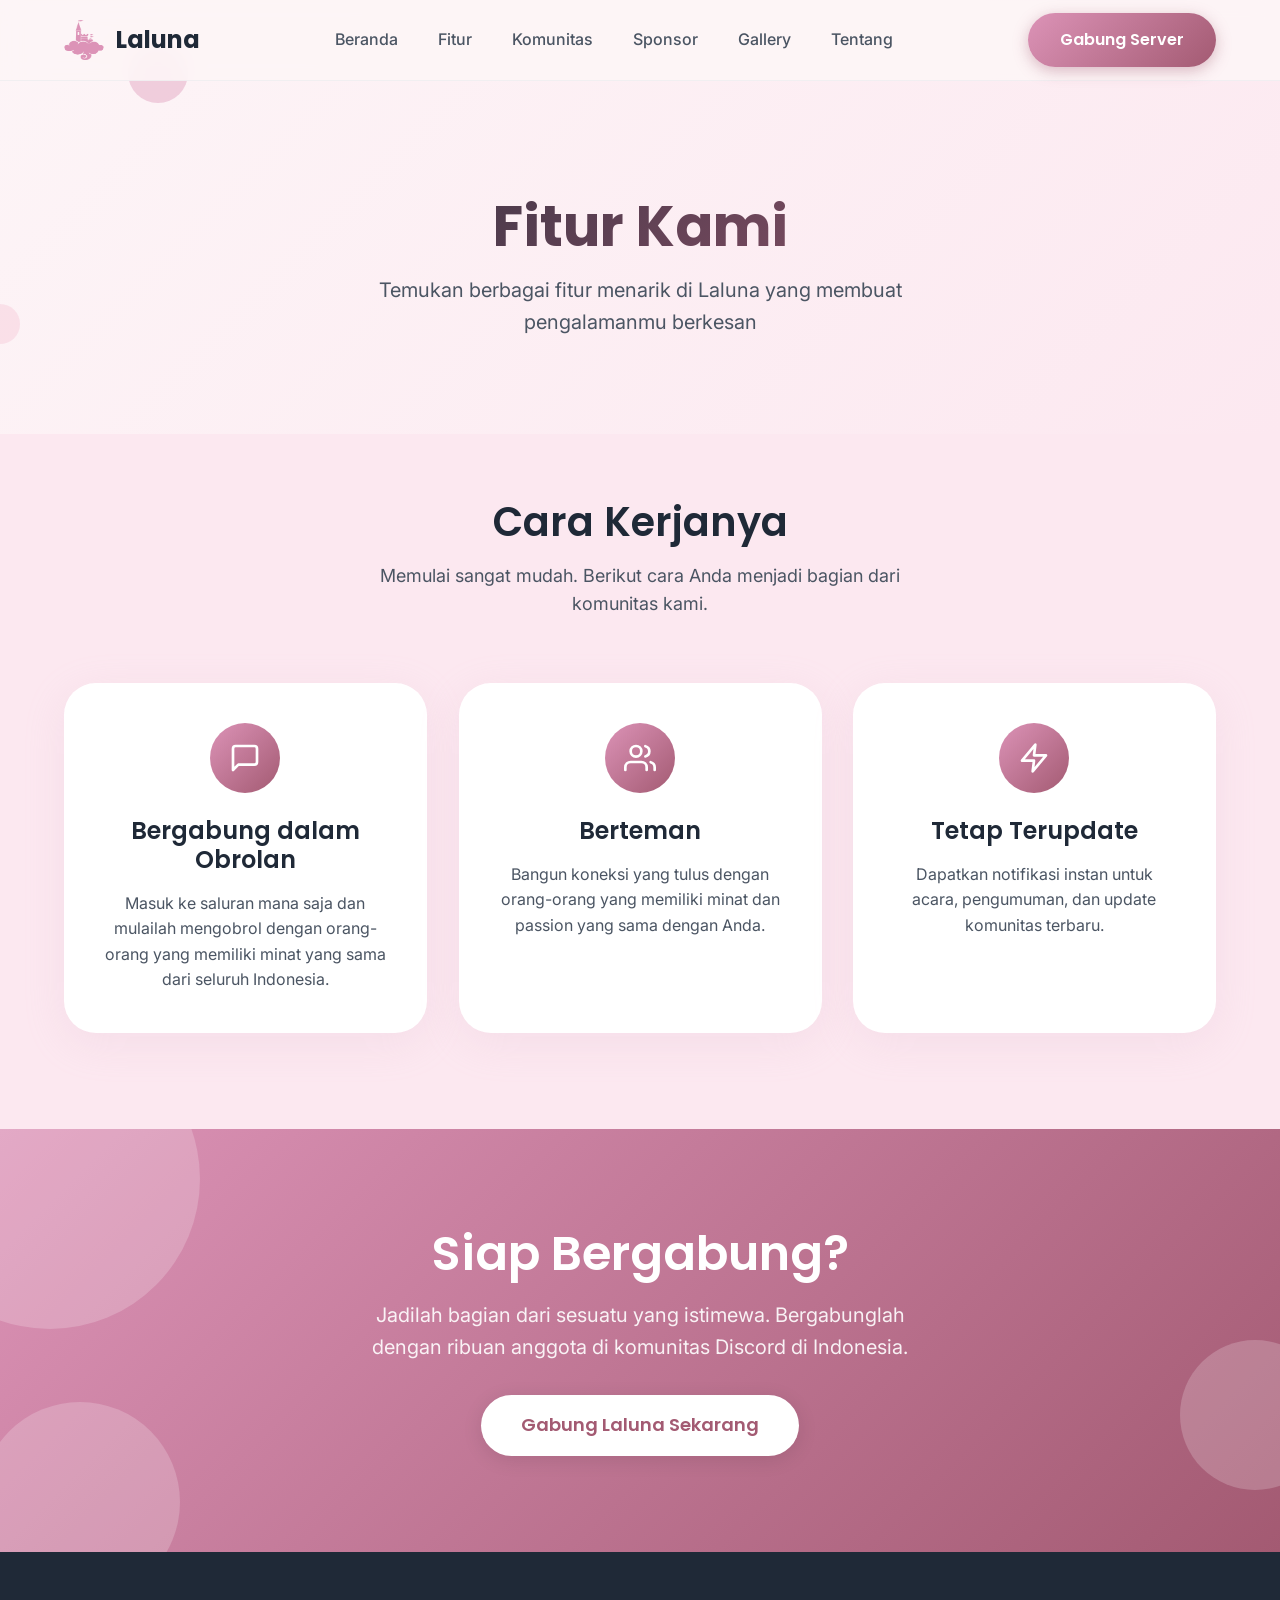
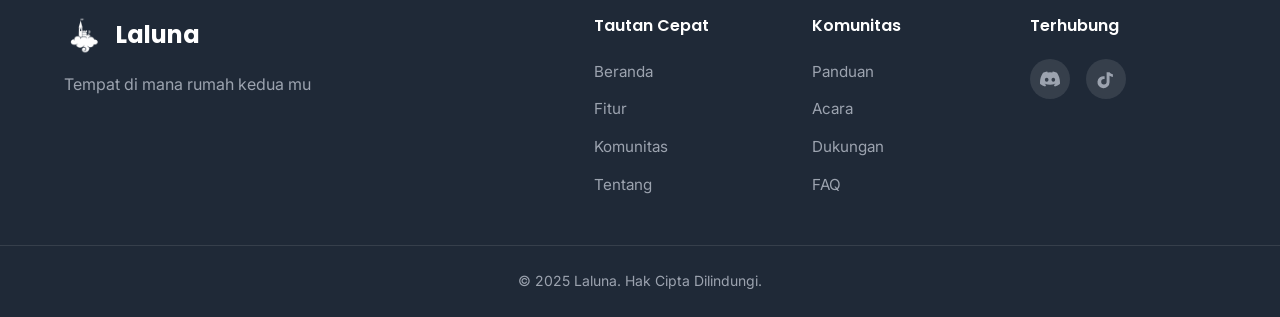
==== fitur.html @ 5973eb7f "add page informasi, sponsor anda gallery" ====
<!DOCTYPE html>
<html lang="id">
<head>
    <meta charset="UTF-8">
    <link rel="icon" type="images/Logo.png" href="images/Logo.png">
    <meta name="viewport" content="width=device-width, initial-scale=1.0">
    <title>Fitur - Laluna Castle</title>
    <link rel="preconnect" href="https://fonts.googleapis.com">
    <link rel="preconnect" href="https://fonts.gstatic.com" crossorigin>
    <link href="https://fonts.googleapis.com/css2?family=Inter:wght@400;500;600&family=Poppins:wght@600;700&display=swap" rel="stylesheet">
    <link rel="stylesheet" href="styles.css">
</head>
<body>
    <!-- Navigation -->
    <nav class="navbar" id="navbar">
        <div class="container nav-container">
            <a href="index.html" class="logo">
                <img src="images/Logo.png" class="logo-icon" alt="Logo">
                <span class="logo-text">Laluna</span>
            </a>
            
            <ul class="nav-links" id="navLinks">
                <li><a href="index.html" class="nav-link">Beranda</a></li>
                <li><a href="fitur.html" class="nav-link">Fitur</a></li>
                <li><a href="komunitas.html" class="nav-link">Komunitas</a></li>
                <li><a href="sponsor.html" class="nav-link">Sponsor</a></li>
                <li><a href="gallery.html" class="nav-link">Gallery</a></li>
                <li><a href="tentang.html" class="nav-link">Tentang</a></li>
            </ul>
            
            <a href="#join" class="btn btn-primary nav-cta">Gabung Server</a>
            
            <button class="hamburger" id="hamburger" aria-label="Toggle menu">
                <span></span>
                <span></span>
                <span></span>
            </button>
        </div>
    </nav>

    <!-- Page Header -->
    <section class="page-header">
        <div class="container">
            <h1 class="hero-title" style="margin-bottom: 0;">Fitur Kami</h1>
            <p class="hero-subtitle" style="margin: 1rem auto 0; max-width: 600px;">Temukan berbagai fitur menarik di Laluna yang membuat pengalamanmu berkesan</p>
            <div class="floating-shape shape-1" style="background:var(--color-primary); width: 60px; height: 60px; top: 10%; left: 10%;"></div>
            <div class="floating-shape shape-2" style="background:var(--color-secondary);; width: 40px; height: 40px; top: 70%; right: 15%;"></div>
        </div>
    </section>

    <!-- Features Section -->
    <section class="features" id="features" style="padding-top: 4rem;">
        <div class="container">
            <div class="section-header">
                <h2 class="section-title">Cara Kerjanya</h2>
                <p class="section-subtitle">Memulai sangat mudah. Berikut cara Anda menjadi bagian dari komunitas kami.</p>
            </div>
            
            <div class="features-grid">
                <div class="feature-card">
                    <div class="feature-icon">
                        <svg xmlns="http://www.w3.org/2000/svg" width="32" height="32" viewBox="0 0 24 24" fill="none" stroke="currentColor" stroke-width="2" stroke-linecap="round" stroke-linejoin="round"><path d="M21 15a2 2 0 0 1-2 2H7l-4 4V5a2 2 0 0 1 2-2h14a2 2 0 0 1 2 2z"/></svg>
                    </div>
                    <h3 class="feature-title">Bergabung dalam Obrolan</h3>
                    <p class="feature-description">Masuk ke saluran mana saja dan mulailah mengobrol dengan orang-orang yang memiliki minat yang sama dari seluruh Indonesia.</p>
                </div>
                
                <div class="feature-card">
                    <div class="feature-icon">
                        <svg xmlns="http://www.w3.org/2000/svg" width="32" height="32" viewBox="0 0 24 24" fill="none" stroke="currentColor" stroke-width="2" stroke-linecap="round" stroke-linejoin="round"><path d="M17 21v-2a4 4 0 0 0-4-4H5a4 4 0 0 0-4 4v2"/><circle cx="9" cy="7" r="4"/><path d="M23 21v-2a4 4 0 0 0-3-3.87"/><path d="M16 3.13a4 4 0 0 1 0 7.75"/></svg>
                    </div>
                    <h3 class="feature-title">Berteman</h3>
                    <p class="feature-description">Bangun koneksi yang tulus dengan orang-orang yang memiliki minat dan passion yang sama dengan Anda.</p>
                </div>
                
                <div class="feature-card">
                    <div class="feature-icon">
                        <svg xmlns="http://www.w3.org/2000/svg" width="32" height="32" viewBox="0 0 24 24" fill="none" stroke="currentColor" stroke-width="2" stroke-linecap="round" stroke-linejoin="round"><polygon points="13 2 3 14 12 14 11 22 21 10 12 10 13 2"/></svg>
                    </div>
                    <h3 class="feature-title">Tetap Terupdate</h3>
                    <p class="feature-description">Dapatkan notifikasi instan untuk acara, pengumuman, dan update komunitas terbaru.</p>
                </div>
            </div>
        </div>
    </section>

    <!-- CTA Section -->
    <section class="cta" id="join">
        <div class="container cta-container">
            <h2 class="cta-title">Siap Bergabung?</h2>
            <p class="cta-subtitle">Jadilah bagian dari sesuatu yang istimewa. Bergabunglah dengan ribuan anggota di komunitas Discord di Indonesia.</p>
            <a href="https://discord.gg/6CaZuSC7ub" class="btn btn-cta">Gabung Laluna Sekarang</a>
        </div>
        <div class="cta-shapes">
            <div class="cta-shape shape-1"></div>
            <div class="cta-shape shape-2"></div>
            <div class="cta-shape shape-3"></div>
        </div>
    </section>

    <!-- Footer -->
    <footer class="footer">
        <div class="container footer-container">
            <div class="footer-brand">
                <a href="index.html" class="footer-logo">
                    <img src="images/White.png" class="logo-icon" alt="Logo">
                    <span class="logo-text">Laluna</span>
                </a>
                <p class="footer-tagline">Tempat di mana rumah kedua mu</p>
            </div>
            
            <div class="footer-links">
                <div class="footer-column">
                    <h4 class="footer-column-title">Tautan Cepat</h4>
                    <ul>
                        <li><a href="index.html">Beranda</a></li>
                        <li><a href="fitur.html">Fitur</a></li>
                        <li><a href="komunitas.html">Komunitas</a></li>
                        <li><a href="tentang.html">Tentang</a></li>
                    </ul>
                </div>
                
                <div class="footer-column">
                    <h4 class="footer-column-title">Komunitas</h4>
                    <ul>
                        <li><a href="#">Panduan</a></li>
                        <li><a href="#">Acara</a></li>
                        <li><a href="#">Dukungan</a></li>
                        <li><a href="#">FAQ</a></li>
                    </ul>
                </div>
                
                <div class="footer-column">
                    <h4 class="footer-column-title">Terhubung</h4>
                    <div class="social-links">
                        <a href="https://discord.gg/6CaZuSC7ub" class="social-link" aria-label="Discord">
                            <svg xmlns="http://www.w3.org/2000/svg" width="20" height="20" viewBox="0 0 24 24" fill="currentColor"><path d="M20.317 4.37a19.791 19.791 0 0 0-4.885-1.515.074.074 0 0 0-.079.037c-.21.375-.444.864-.608 1.25a18.27 18.27 0 0 0-5.487 0 12.64 12.64 0 0 0-.617-1.25.077.077 0 0 0-.079-.037A19.736 19.736 0 0 0 3.677 4.37a.07.07 0 0 0-.032.027C.533 9.046-.32 13.58.099 18.057a.082.082 0 0 0 .031.057 19.9 19.9 0 0 0 5.993 3.03.078.078 0 0 0 .084-.028 14.09 14.09 0 0 0 1.226-1.994.076.076 0 0 0-.041-.106 13.107 13.107 0 0 1-1.872-.892.077.077 0 0 1-.008-.128 10.2 10.2 0 0 0 .372-.292.074.074 0 0 1 .077-.01c3.928 1.793 8.18 1.793 12.062 0a.074.074 0 0 1 .078.01c.12.098.246.198.373.292a.077.077 0 0 1-.006.127 12.299 12.299 0 0 1-1.873.892.077.077 0 0 0-.041.107c.36.698.772 1.362 1.225 1.993a.076.076 0 0 0 .084.028 19.839 19.839 0 0 0 6.002-3.03.077.077 0 0 0 .032-.054c.5-5.177-.838-9.674-3.549-13.66a.061.061 0 0 0-.031-.03zM8.02 15.33c-1.183 0-2.157-1.085-2.157-2.419 0-1.333.956-2.419 2.157-2.419 1.21 0 2.176 1.096 2.157 2.42 0 1.333-.956 2.418-2.157 2.418zm7.975 0c-1.183 0-2.157-1.085-2.157-2.419 0-1.333.955-2.419 2.157-2.419 1.21 0 2.176 1.096 2.157 2.42 0 1.333-.946 2.418-2.157 2.418z"/></svg>
                        </a>
                        <a href="https://www.tiktok.com/@lalunaxcastle" class="social-link" aria-label="Tiktok">
                            <svg xmlns="http://www.w3.org/2000/svg" width="20" height="20" fill="currentColor" viewBox="0 0 24 24">
                                <path d="M12.75 2v13.25a3.25 3.25 0 1 1-3.25-3.25c.29 0 .57.04.83.11V8.69a7.25 7.25 0 1 0 5.92 7.11V8.24c1.15.82 2.53 1.3 4 1.31V6.29c-1.71-.05-3.23-.93-4-2.29H12.75z"/>
                            </svg>
                        </a>
                    </div>
                </div>
            </div>
        </div>
        
        <div class="footer-bottom">
            <div class="container">
                <p class="copyright">&copy; 2025 Laluna. Hak Cipta Dilindungi.</p>
            </div>
        </div>
    </footer>

    <script src="script.js"></script>
</body>
</html>
---- styles.css ----
/* ===== CSS Variables ===== */
:root {
    /* Primary Colors - Pink Theme */
    --color-primary: #dc93b7 ;
    --color-primary-dark: #a35a72 ;
    --color-secondary: #f4c2d4;
    --color-accent: #6EE7B7;
    
    /* Background Colors */
    --bg-cream: #FDF5F7;
    --bg-pink-light: #FCE8F0;
    --bg-mint: #ECFDF5;
    --bg-rose: #FDF2F5;
    
    /* Text Colors */
    --text-dark: #1F2937;
    --text-body: #4B5563;
    --text-light: #9CA3AF;
    
    /* UI Colors */
    --white: #FFFFFF;
    --border-light: #E5E7EB;
    --shadow-color: rgba(221, 178, 203, 0.2);
    
    /* Typography */
    --font-heading: 'Poppins', sans-serif;
    --font-body: 'Inter', sans-serif;
    
    /* Spacing */
    --section-padding: 6rem;
    --section-padding-mobile: 3rem;
    --container-max-width: 1200px;
    --container-padding: 1.5rem;
    
    /* Transitions */
    --transition-fast: 0.2s ease;
    --transition-normal: 0.3s ease;
    --transition-slow: 0.5s ease;
    
    /* Border Radius */
    --radius-sm: 0.5rem;
    --radius-md: 1rem;
    --radius-lg: 1.5rem;
    --radius-full: 9999px;
}

/* ===== Reset & Base ===== */
*, *::before, *::after {
    margin: 0;
    padding: 0;
    box-sizing: border-box;
}

html {
    scroll-behavior: smooth;
}

body {
    font-family: var(--font-body);
    font-size: 16px;
    line-height: 1.6;
    color: var(--text-body);
    background-color: var(--bg-cream);
    overflow-x: hidden;
}

h1, h2, h3, h4, h5, h6 {
    font-family: var(--font-heading);
    font-weight: 600;
    color: var(--text-dark);
    line-height: 1.2;
}

a {
    text-decoration: none;
    color: inherit;
    transition: var(--transition-normal);
}

ul {
    list-style: none;
}

img {
    max-width: 100%;
    height: auto;
    display: block;
}

/* ===== Container ===== */
.container {
    max-width: var(--container-max-width);
    margin: 0 auto;
    padding: 0 var(--container-padding);
}

/* ===== Buttons ===== */
.btn {
    display: inline-flex;
    align-items: center;
    justify-content: center;
    padding: 0.875rem 2rem;
    font-family: var(--font-heading);
    font-weight: 600;
    font-size: 1rem;
    border-radius: var(--radius-full);
    cursor: pointer;
    transition: var(--transition-normal);
    border: none;
    will-change: transform;
}

.btn-primary {
    background: linear-gradient(135deg, var(--color-primary) 0%, var(--color-primary-dark) 100%);
    color: var(--white);
    box-shadow: 0 4px 15px rgba(163, 90, 114, 0.4);
}

.btn-primary:hover {
    transform: translateY(-2px) scale(1.02);
    box-shadow: 0 6px 20px rgba(163, 90, 114, 0.5);
}

.btn-secondary {
    background: transparent;
    color: var(--color-primary-dark);
    border: 2px solid var(--color-primary);
}

.btn-secondary:hover {
    background: var(--color-primary);
    color: var(--white);
    transform: translateY(-2px);
}

.btn-cta {
    background: var(--white);
    color: var(--color-primary-dark);
    font-size: 1.125rem;
    padding: 1rem 2.5rem;
    box-shadow: 0 4px 20px rgba(0, 0, 0, 0.1);
    animation: pulse 2s infinite;
}

.btn-cta:hover {
    transform: translateY(-3px) scale(1.05);
    box-shadow: 0 8px 30px rgba(0, 0, 0, 0.15);
}

@keyframes pulse {
    0%, 100% {
        box-shadow: 0 4px 20px rgba(0, 0, 0, 0.1);
    }
    50% {
        box-shadow: 0 4px 30px rgba(255, 255, 255, 0.3);
    }
}

/* ===== Navigation ===== */
.navbar {
    position: fixed;
    top: 0;
    left: 0;
    right: 0;
    z-index: 1000;
    background: rgba(253, 245, 247, 0.9);
    backdrop-filter: blur(10px);
    -webkit-backdrop-filter: blur(10px);
    border-bottom: 1px solid rgba(229, 231, 235, 0.5);
    transition: var(--transition-normal);
}

.navbar.scrolled {
    background: rgba(253, 245, 247, 0.98);
    box-shadow: 0 2px 20px rgba(0, 0, 0, 0.05);
}

.nav-container {
    display: flex;
    align-items: center;
    justify-content: space-between;
    height: 80px;
}

.logo {
    display: flex;
    align-items: center;
    gap: 0.75rem;
    font-family: var(--font-heading);
    font-weight: 700;
    font-size: 1.5rem;
    color: var(--text-dark);
}

.logo-icon {
    width: 40px;
    height: 40px;
    /* background: linear-gradient(135deg, var(--color-primary) 0%, var(--color-primary-dark) 100%);
    color: var(--white); */
    border-radius: var(--radius-md);
    display: flex;
    align-items: center;
    justify-content: center;
    font-size: 1.25rem;
}

.logo:hover {
    transform: scale(1.02);
}

.nav-links {
    display: flex;
    align-items: center;
    gap: 2.5rem;
}

.nav-link {
    font-weight: 500;
    color: var(--text-body);
    position: relative;
}

.nav-link::after {
    content: '';
    position: absolute;
    bottom: -4px;
    left: 0;
    width: 0;
    height: 2px;
    background: var(--color-primary);
    transition: var(--transition-normal);
}

.nav-link:hover {
    color: var(--color-primary-dark);
}

.nav-link:hover::after {
    width: 100%;
}

.hamburger {
    display: none;
    flex-direction: column;
    gap: 5px;
    background: none;
    border: none;
    cursor: pointer;
    padding: 5px;
}

.hamburger span {
    display: block;
    width: 25px;
    height: 3px;
    background: var(--text-dark);
    border-radius: 3px;
    transition: var(--transition-normal);
}

.hamburger.active span:nth-child(1) {
    transform: rotate(45deg) translate(5px, 5px);
}

.hamburger.active span:nth-child(2) {
    opacity: 0;
}

.hamburger.active span:nth-child(3) {
    transform: rotate(-45deg) translate(7px, -6px);
}

/* ===== Hero Section ===== */
.hero {
    min-height: 100vh;
    display: flex;
    align-items: center;
    padding-top: 80px;
    background: var(--bg-cream);
    position: relative;
    overflow: hidden;
}

.hero-container {
    display: grid;
    grid-template-columns: 1fr 1fr;
    gap: 4rem;
    align-items: center;
}

.hero-content {
    animation: fadeInUp 0.8s ease forwards;
    opacity: 0;
}

.hero-title {
    font-size: 3.5rem;
    font-weight: 700;
    margin-bottom: 1.5rem;
    line-height: 1.1;
    background: linear-gradient(135deg, var(--text-dark) 0%, var(--color-primary-dark) 100%);
    -webkit-background-clip: text;
    -webkit-text-fill-color: transparent;
    background-clip: text;
}

.hero-subtitle {
    font-size: 1.25rem;
    color: var(--text-body);
    margin-bottom: 2rem;
    max-width: 500px;
    animation: fadeInUp 0.8s ease 0.2s forwards;
    opacity: 0;
}

.hero-buttons {
    display: flex;
    gap: 1rem;
    animation: fadeInUp 0.8s ease 0.4s forwards;
    opacity: 0;
}

.hero-image {
    position: relative;
    animation: fadeInRight 0.8s ease 0.3s forwards, float 6s ease-in-out infinite;
    opacity: 0;
}

.hero-img {
    width: 100%;
    max-width: 600px;
    border-radius: var(--radius-lg);
}

.floating-shape {
    position: absolute;
    border-radius: 50%;
    opacity: 0.6;
}

.shape-1 {
    width: 80px;
    height: 80px;
    background: var(--color-secondary);
    top: -20px;
    right: 10%;
    animation: float 4s ease-in-out infinite;
}

.shape-2 {
    width: 50px;
    height: 50px;
    background: var(--color-accent);
    bottom: 20%;
    left: -20px;
    animation: float 5s ease-in-out infinite 1s;
}

.shape-3 {
    width: 30px;
    height: 30px;
    background: var(--color-primary);
    bottom: 10%;
    right: 5%;
    animation: float 3s ease-in-out infinite 0.5s;
}

@keyframes fadeInUp {
    from {
        opacity: 0;
        transform: translateY(30px);
    }
    to {
        opacity: 1;
        transform: translateY(0);
    }
}

@keyframes fadeInRight {
    from {
        opacity: 0;
        transform: translateX(30px);
    }
    to {
        opacity: 1;
        transform: translateX(0);
    }
}

@keyframes float {
    0%, 100% {
        transform: translateY(0);
    }
    50% {
        transform: translateY(-15px);
    }
}

/* ===== Features Section ===== */
.features {
    padding: var(--section-padding) 0;
    background: var(--bg-pink-light);
}

.section-header {
    text-align: center;
    margin-bottom: 4rem;
}

.section-title {
    font-size: 2.5rem;
    margin-bottom: 1rem;
    color: var(--text-dark);
}

.section-subtitle {
    font-size: 1.125rem;
    color: var(--text-body);
    max-width: 600px;
    margin: 0 auto;
}

.features-grid {
    display: grid;
    grid-template-columns: repeat(3, 1fr);
    gap: 2rem;
}

.feature-card {
    background: var(--white);
    padding: 2.5rem;
    border-radius: 2rem; /* make softer */
    text-align: center;
    box-shadow: 0 10px 40px var(--shadow-color);
    transition: var(--transition-normal);
    will-change: transform;
}

@media (min-width: 769px) {
    .feature-card:nth-child(2) {
        transform: translateY(30px);
    }
}

.feature-card:hover {
    transform: translateY(-8px);
    box-shadow: 0 20px 50px rgba(221, 178, 203, 0.25);
}

.feature-icon {
    width: 70px;
    height: 70px;
    background: linear-gradient(135deg, var(--color-primary) 0%, var(--color-primary-dark) 100%);
    border-radius: var(--radius-full);
    display: flex;
    align-items: center;
    justify-content: center;
    margin: 0 auto 1.5rem;
    color: var(--white);
    transition: var(--transition-normal);
}

.feature-card:hover .feature-icon {
    transform: scale(1.1);
    animation: bounce 0.5s ease;
}

@keyframes bounce {
    0%, 100% {
        transform: scale(1.1);
    }
    50% {
        transform: scale(1.2);
    }
}

.feature-title {
    font-size: 1.5rem;
    margin-bottom: 1rem;
    color: var(--text-dark);
}

.feature-description {
    color: var(--text-body);
    line-height: 1.6;
}

/* ===== Stats Section ===== */
.stats {
    padding: var(--section-padding) 0;
    background: var(--bg-cream);
}

.stats-grid {
    display: grid;
    grid-template-columns: repeat(4, 1fr);
    gap: 2rem;
    text-align: center;
}

.stat-item {
    padding: 2rem;
}

.stat-number {
    font-family: var(--font-heading);
    font-size: 3rem;
    font-weight: 700;
    color: var(--color-primary-dark);
    margin-bottom: 0.5rem;
}

.stat-label {
    font-size: 1rem;
    color: var(--text-body);
    font-weight: 500;
}

/* ===== Testimonials Section ===== */
.testimonials {
    padding: var(--section-padding) 0;
    background: var(--bg-rose);
}

.testimonials-container {
    display: grid;
    grid-template-columns: 1fr 1fr;
    gap: 4rem;
    align-items: center;
}

.testimonials-content .section-title {
    margin-bottom: 3rem;
}

.testimonial-cards {
    display: flex;
    flex-direction: column;
    gap: 2rem;
}

.testimonial-card {
    background: var(--white);
    padding: 2.5rem;
    border-radius: 2rem;
    box-shadow: 0 10px 40px rgba(244, 194, 212, 0.2);
    position: relative;
    transition: var(--transition-normal);
}

.testimonial-card:hover {
    transform: translateX(10px);
}

.quote-icon {
    font-family: Georgia, serif;
    font-size: 4rem;
    color: var(--color-secondary);
    line-height: 1;
    position: absolute;
    top: -10px;
    left: 1rem;
    opacity: 0.5;
}

.testimonial-text {
    font-size: 1.125rem;
    color: var(--text-body);
    margin-bottom: 1.5rem;
    line-height: 1.7;
    position: relative;
    z-index: 1;
}

.testimonial-author {
    display: flex;
    align-items: center;
    gap: 1rem;
}

.author-avatar {
    width: 50px;
    height: 50px;
    background: linear-gradient(135deg, var(--color-primary) 0%, var(--color-primary-dark) 100%);
    border-radius: var(--radius-full);
    display: flex;
    align-items: center;
    justify-content: center;
    color: var(--white);
    font-weight: 600;
    font-size: 0.875rem;
}

.author-name {
    font-weight: 600;
    color: var(--text-dark);
}

.author-role {
    font-size: 0.875rem;
    color: var(--text-light);
}

.testimonials-image {
    display: flex;
    justify-content: center;
    align-items: center;
    width: 100%;
}

.testimonials-img {
    max-width: 500px;
    width: 100%;
    display: block;
    margin: 0 auto;
    border-radius: var(--radius-lg);
}

/* ===== Who's It For Section ===== */
.whos-it-for {
    padding: var(--section-padding) 0;
    background: var(--bg-cream);
}

.audience-grid {
    display: grid;
    grid-template-columns: repeat(3, 1fr);
    gap: 2rem;
}

.audience-card {
    background: var(--white);
    border-radius: 2rem;
    overflow: hidden;
    box-shadow: 0 10px 40px var(--shadow-color);
    transition: var(--transition-normal);
    text-align: center;
    padding-bottom: 2rem;
}

@media (min-width: 769px) {
    .audience-card:nth-child(2) {
        transform: translateY(20px);
    }
}

.audience-card:hover {
    transform: translateY(-10px);
    box-shadow: 0 20px 50px rgba(221, 178, 203, 0.3);
}

.audience-image {
    width: 100%;
    height: 250px;
    overflow: hidden;
    margin-bottom: 1.5rem;
}

.audience-img {
    width: 100%;
    height: 100%;
    object-fit: cover;
    transition: var(--transition-normal);
}

.audience-card:hover .audience-img {
    transform: scale(1.05);
}

.audience-title {
    font-size: 1.5rem;
    margin-bottom: 0.5rem;
    color: var(--text-dark);
}

.audience-description {
    color: var(--text-body);
    font-size: 1rem;
}

/* ===== CTA Section ===== */
.cta {
    padding: var(--section-padding) 0;
    background: linear-gradient(135deg, var(--color-primary) 0%, var(--color-primary-dark) 100%);
    position: relative;
    overflow: hidden;
}

.cta-container {
    text-align: center;
    position: relative;
    z-index: 1;
}

.cta-title {
    font-size: 3rem;
    color: var(--white);
    margin-bottom: 1rem;
}

.cta-subtitle {
    font-size: 1.25rem;
    color: rgba(255, 255, 255, 0.9);
    max-width: 600px;
    margin: 0 auto 2rem;
}

.cta-shapes {
    position: absolute;
    top: 0;
    left: 0;
    right: 0;
    bottom: 0;
    pointer-events: none;
}

.cta-shape {
    position: absolute;
    border-radius: 50%;
    opacity: 0.2;
}

.cta-shape.shape-1 {
    width: 300px;
    height: 300px;
    background: var(--white);
    top: -100px;
    left: -100px;
    animation: float 8s ease-in-out infinite;
}

.cta-shape.shape-2 {
    width: 200px;
    height: 200px;
    background: var(--white);
    bottom: -50px;
    right: 10%;
    animation: float 6s ease-in-out infinite 2s;
}

.cta-shape.shape-3 {
    width: 150px;
    height: 150px;
    background: var(--white);
    top: 50%;
    right: -50px;
    animation: float 7s ease-in-out infinite 1s;
}

/* ===== Footer ===== */
.footer {
    background: var(--text-dark);
    color: var(--white);
    padding-top: 4rem;
}

.footer-container {
    display: grid;
    grid-template-columns: 1.5fr 2fr;
    gap: 4rem;
    padding-bottom: 3rem;
}

.footer-brand {
    display: flex;
    flex-direction: column;
    gap: 1rem;
}

.footer-logo {
    display: flex;
    align-items: center;
    gap: 0.75rem;
    font-family: var(--font-heading);
    font-weight: 700;
    font-size: 1.5rem;
    color: var(--white);
}

.footer-tagline {
    color: var(--text-light);
    font-size: 1rem;
}

.footer-links {
    display: grid;
    grid-template-columns: repeat(3, 1fr);
    gap: 2rem;
}

.footer-column-title {
    font-size: 1rem;
    color: var(--white);
    margin-bottom: 1.5rem;
    font-weight: 600;
}

.footer-column ul {
    display: flex;
    flex-direction: column;
    gap: 0.75rem;
}

.footer-column a {
    color: var(--text-light);
    font-size: 0.95rem;
    transition: var(--transition-normal);
}

.footer-column a:hover {
    color: var(--color-primary);
}

.social-links {
    display: flex;
    gap: 1rem;
}

.social-link {
    width: 40px;
    height: 40px;
    background: rgba(255, 255, 255, 0.1);
    border-radius: var(--radius-full);
    display: flex;
    align-items: center;
    justify-content: center;
    color: var(--white);
    transition: var(--transition-normal);
}

.social-link:hover {
    background: var(--color-primary);
    transform: translateY(-3px);
}

.footer-bottom {
    border-top: 1px solid rgba(255, 255, 255, 0.1);
    padding: 1.5rem 0;
    text-align: center;
}

.copyright {
    color: var(--text-light);
    font-size: 0.875rem;
}

/* ===== Scroll Reveal Animation ===== */
.reveal {
    opacity: 0;
    transform: translateY(30px);
    transition: opacity 0.6s ease, transform 0.6s ease;
}

.reveal.active {
    opacity: 1;
    transform: translateY(0);
}

/* ===== Page Header for new pages ===== */
.page-header {
    padding-top: calc(100px + var(--section-padding));
    padding-bottom: var(--section-padding);
    background: linear-gradient(135deg, var(--bg-cream) 0%, var(--bg-pink-light) 100%);
    text-align: center;
    position: relative;
    overflow: hidden;
}

.page-header .floating-shape {
    opacity: 0.4;
}

.page-content {
    padding: var(--section-padding) 0;
}

/* ===== Responsive Design ===== */
@media (max-width: 1024px) {
    .hero-title {
        font-size: 2.8rem;
    }
    
    .section-title {
        font-size: 2rem;
    }
    
    .cta-title {
        font-size: 2.5rem;
    }
}

@media (max-width: 768px) {
    :root {
        --section-padding: 3rem;
    }
    
    /* Navigation */
    .nav-links {
        position: fixed;
        top: 80px;
        left: 0;
        right: 0;
        background: rgba(253, 245, 247, 0.98);
        flex-direction: column;
        padding: 2rem;
        gap: 1.5rem;
        transform: translateX(100%);
        transition: transform 0.3s ease;
        border-bottom: 1px solid var(--border-light);
    }
    
    .nav-links.active {
        transform: translateX(0);
    }
    
    .hamburger {
        display: flex;
    }
    
    .nav-cta {
        display: none;
    }
    
    /* Hero */
    .hero-container {
        grid-template-columns: 1fr;
        text-align: center;
        gap: 3rem;
    }
    
    .hero-title {
        font-size: 2.2rem;
    }
    
    .hero-subtitle {
        font-size: 1.1rem;
        margin: 0 auto 2rem;
    }
    
    .hero-buttons {
        justify-content: center;
        flex-wrap: wrap;
    }
    
    .hero-image {
        order: -1;
    }
    
    /* Features */
    .features-grid {
        grid-template-columns: 1fr;
    }
    
    /* Stats */
    .stats-grid {
        grid-template-columns: repeat(2, 1fr);
    }
    
    .stat-number {
        font-size: 2.5rem;
    }
    
    /* Testimonials */
    .testimonials-container {
        grid-template-columns: 1fr;
        gap: 3rem;
    }
    
    .testimonials-image {
        order: -1;
    }
    
    /* Audience */
    .audience-grid {
        grid-template-columns: 1fr;
    }
    
    .audience-image {
        height: 200px;
    }
    
    /* CTA */
    .cta-title {
        font-size: 2rem;
    }
    
    .cta-subtitle {
        font-size: 1rem;
    }
    
    /* Footer */
    .footer-container {
        grid-template-columns: 1fr;
        gap: 3rem;
    }
    
    .footer-links {
        grid-template-columns: repeat(2, 1fr);
    }
}

@media (max-width: 480px) {
    .hero-title {
        font-size: 1.8rem;
    }
    
    .section-title {
        font-size: 1.6rem;
    }
    
    .btn {
        padding: 0.75rem 1.5rem;
        font-size: 0.9rem;
    }
    
    .stats-grid {
        grid-template-columns: 1fr;
    }
    
    .footer-links {
        grid-template-columns: 1fr;
    }
    
    .feature-card {
        padding: 1.5rem;
    }
    
    .testimonial-card {
        padding: 1.5rem;
    }
}

/* ===== Reduced Motion ===== */
@media (prefers-reduced-motion: reduce) {
    *, *::before, *::after {
        animation-duration: 0.01ms !important;
        animation-iteration-count: 1 !important;
        transition-duration: 0.01ms !important;
    }
    
    html {
        scroll-behavior: auto;
    }
}
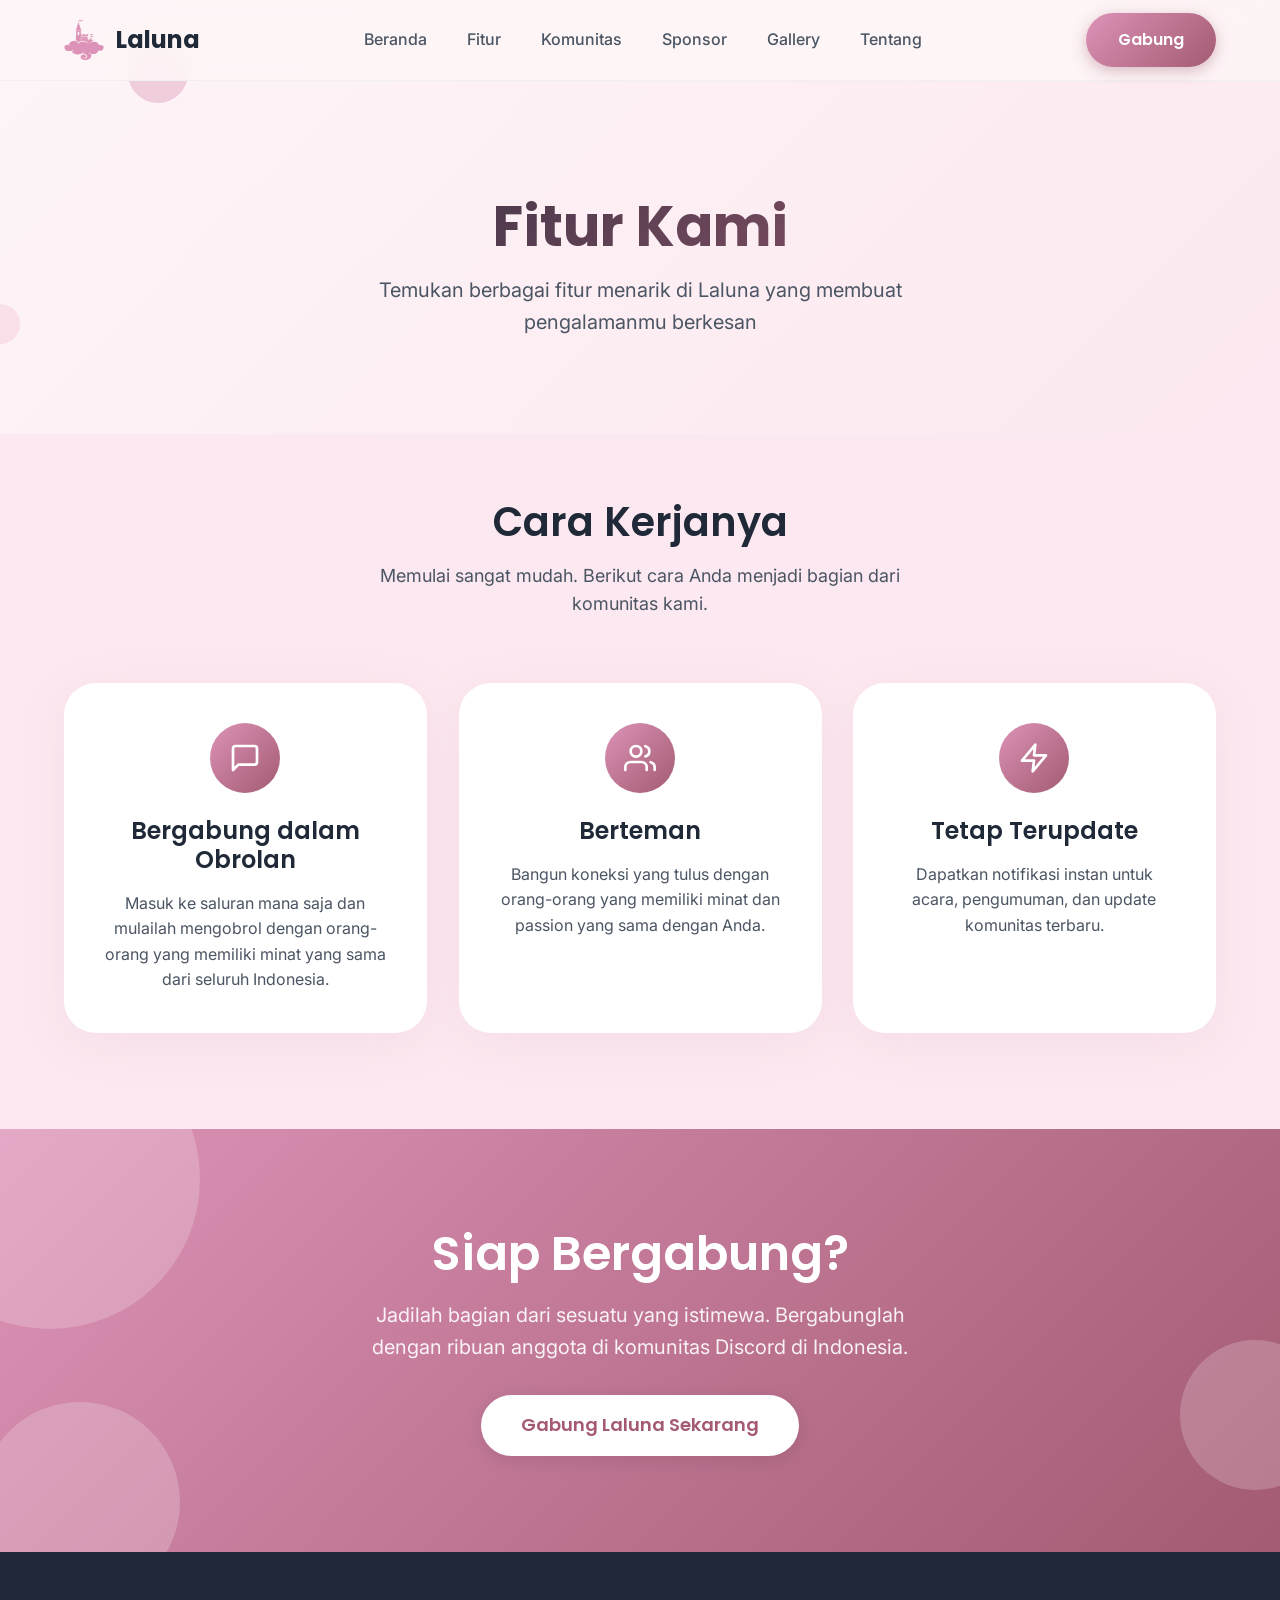
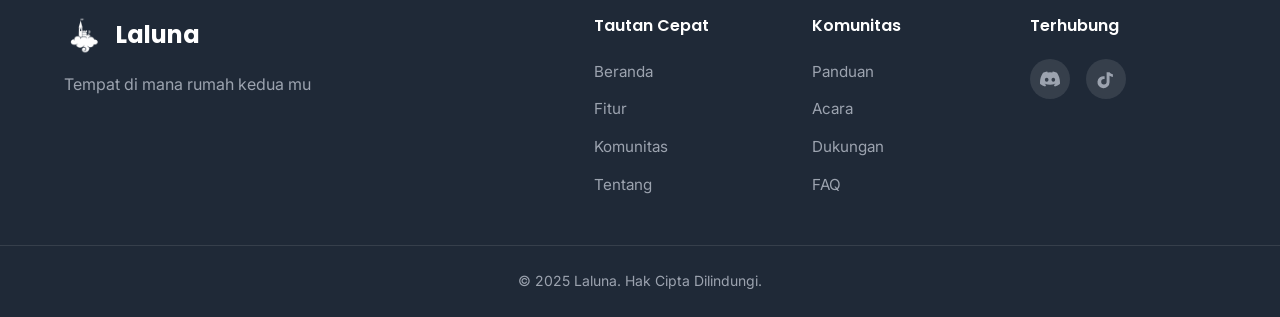
==== commit 89c8754f: "edit" ====
--- a/fitur.html
+++ b/fitur.html
@@ -1,5 +1,6 @@
 <!DOCTYPE html>
 <html lang="id">
+
 <head>
     <meta charset="UTF-8">
     <link rel="icon" type="images/Logo.png" href="images/Logo.png">
@@ -7,9 +8,12 @@
     <title>Fitur - Laluna Castle</title>
     <link rel="preconnect" href="https://fonts.googleapis.com">
     <link rel="preconnect" href="https://fonts.gstatic.com" crossorigin>
-    <link href="https://fonts.googleapis.com/css2?family=Inter:wght@400;500;600&family=Poppins:wght@600;700&display=swap" rel="stylesheet">
+    <link
+        href="https://fonts.googleapis.com/css2?family=Inter:wght@400;500;600&family=Poppins:wght@600;700&display=swap"
+        rel="stylesheet">
     <link rel="stylesheet" href="styles.css">
 </head>
+
 <body>
     <!-- Navigation -->
     <nav class="navbar" id="navbar">
@@ -18,7 +22,7 @@
                 <img src="images/Logo.png" class="logo-icon" alt="Logo">
                 <span class="logo-text">Laluna</span>
             </a>
-            
+
             <ul class="nav-links" id="navLinks">
                 <li><a href="index.html" class="nav-link">Beranda</a></li>
                 <li><a href="fitur.html" class="nav-link">Fitur</a></li>
@@ -27,9 +31,9 @@
                 <li><a href="gallery.html" class="nav-link">Gallery</a></li>
                 <li><a href="tentang.html" class="nav-link">Tentang</a></li>
             </ul>
-            
-            <a href="#join" class="btn btn-primary nav-cta">Gabung Server</a>
-            
+
+            <a href="#join" class="btn btn-primary nav-cta">Gabung</a>
+
             <button class="hamburger" id="hamburger" aria-label="Toggle menu">
                 <span></span>
                 <span></span>
@@ -42,9 +46,12 @@
     <section class="page-header">
         <div class="container">
             <h1 class="hero-title" style="margin-bottom: 0;">Fitur Kami</h1>
-            <p class="hero-subtitle" style="margin: 1rem auto 0; max-width: 600px;">Temukan berbagai fitur menarik di Laluna yang membuat pengalamanmu berkesan</p>
-            <div class="floating-shape shape-1" style="background:var(--color-primary); width: 60px; height: 60px; top: 10%; left: 10%;"></div>
-            <div class="floating-shape shape-2" style="background:var(--color-secondary);; width: 40px; height: 40px; top: 70%; right: 15%;"></div>
+            <p class="hero-subtitle" style="margin: 1rem auto 0; max-width: 600px;">Temukan berbagai fitur menarik di
+                Laluna yang membuat pengalamanmu berkesan</p>
+            <div class="floating-shape shape-1"
+                style="background:var(--color-primary); width: 60px; height: 60px; top: 10%; left: 10%;"></div>
+            <div class="floating-shape shape-2"
+                style="background:var(--color-secondary);; width: 40px; height: 40px; top: 70%; right: 15%;"></div>
         </div>
     </section>
 
@@ -53,32 +60,48 @@
         <div class="container">
             <div class="section-header">
                 <h2 class="section-title">Cara Kerjanya</h2>
-                <p class="section-subtitle">Memulai sangat mudah. Berikut cara Anda menjadi bagian dari komunitas kami.</p>
+                <p class="section-subtitle">Memulai sangat mudah. Berikut cara Anda menjadi bagian dari komunitas kami.
+                </p>
             </div>
-            
+
             <div class="features-grid">
                 <div class="feature-card">
                     <div class="feature-icon">
-                        <svg xmlns="http://www.w3.org/2000/svg" width="32" height="32" viewBox="0 0 24 24" fill="none" stroke="currentColor" stroke-width="2" stroke-linecap="round" stroke-linejoin="round"><path d="M21 15a2 2 0 0 1-2 2H7l-4 4V5a2 2 0 0 1 2-2h14a2 2 0 0 1 2 2z"/></svg>
+                        <svg xmlns="http://www.w3.org/2000/svg" width="32" height="32" viewBox="0 0 24 24" fill="none"
+                            stroke="currentColor" stroke-width="2" stroke-linecap="round" stroke-linejoin="round">
+                            <path d="M21 15a2 2 0 0 1-2 2H7l-4 4V5a2 2 0 0 1 2-2h14a2 2 0 0 1 2 2z" />
+                        </svg>
                     </div>
                     <h3 class="feature-title">Bergabung dalam Obrolan</h3>
-                    <p class="feature-description">Masuk ke saluran mana saja dan mulailah mengobrol dengan orang-orang yang memiliki minat yang sama dari seluruh Indonesia.</p>
+                    <p class="feature-description">Masuk ke saluran mana saja dan mulailah mengobrol dengan orang-orang
+                        yang memiliki minat yang sama dari seluruh Indonesia.</p>
                 </div>
-                
+
                 <div class="feature-card">
                     <div class="feature-icon">
-                        <svg xmlns="http://www.w3.org/2000/svg" width="32" height="32" viewBox="0 0 24 24" fill="none" stroke="currentColor" stroke-width="2" stroke-linecap="round" stroke-linejoin="round"><path d="M17 21v-2a4 4 0 0 0-4-4H5a4 4 0 0 0-4 4v2"/><circle cx="9" cy="7" r="4"/><path d="M23 21v-2a4 4 0 0 0-3-3.87"/><path d="M16 3.13a4 4 0 0 1 0 7.75"/></svg>
+                        <svg xmlns="http://www.w3.org/2000/svg" width="32" height="32" viewBox="0 0 24 24" fill="none"
+                            stroke="currentColor" stroke-width="2" stroke-linecap="round" stroke-linejoin="round">
+                            <path d="M17 21v-2a4 4 0 0 0-4-4H5a4 4 0 0 0-4 4v2" />
+                            <circle cx="9" cy="7" r="4" />
+                            <path d="M23 21v-2a4 4 0 0 0-3-3.87" />
+                            <path d="M16 3.13a4 4 0 0 1 0 7.75" />
+                        </svg>
                     </div>
                     <h3 class="feature-title">Berteman</h3>
-                    <p class="feature-description">Bangun koneksi yang tulus dengan orang-orang yang memiliki minat dan passion yang sama dengan Anda.</p>
+                    <p class="feature-description">Bangun koneksi yang tulus dengan orang-orang yang memiliki minat dan
+                        passion yang sama dengan Anda.</p>
                 </div>
-                
+
                 <div class="feature-card">
                     <div class="feature-icon">
-                        <svg xmlns="http://www.w3.org/2000/svg" width="32" height="32" viewBox="0 0 24 24" fill="none" stroke="currentColor" stroke-width="2" stroke-linecap="round" stroke-linejoin="round"><polygon points="13 2 3 14 12 14 11 22 21 10 12 10 13 2"/></svg>
+                        <svg xmlns="http://www.w3.org/2000/svg" width="32" height="32" viewBox="0 0 24 24" fill="none"
+                            stroke="currentColor" stroke-width="2" stroke-linecap="round" stroke-linejoin="round">
+                            <polygon points="13 2 3 14 12 14 11 22 21 10 12 10 13 2" />
+                        </svg>
                     </div>
                     <h3 class="feature-title">Tetap Terupdate</h3>
-                    <p class="feature-description">Dapatkan notifikasi instan untuk acara, pengumuman, dan update komunitas terbaru.</p>
+                    <p class="feature-description">Dapatkan notifikasi instan untuk acara, pengumuman, dan update
+                        komunitas terbaru.</p>
                 </div>
             </div>
         </div>
@@ -88,7 +111,8 @@
     <section class="cta" id="join">
         <div class="container cta-container">
             <h2 class="cta-title">Siap Bergabung?</h2>
-            <p class="cta-subtitle">Jadilah bagian dari sesuatu yang istimewa. Bergabunglah dengan ribuan anggota di komunitas Discord di Indonesia.</p>
+            <p class="cta-subtitle">Jadilah bagian dari sesuatu yang istimewa. Bergabunglah dengan ribuan anggota di
+                komunitas Discord di Indonesia.</p>
             <a href="https://discord.gg/6CaZuSC7ub" class="btn btn-cta">Gabung Laluna Sekarang</a>
         </div>
         <div class="cta-shapes">
@@ -108,7 +132,7 @@
                 </a>
                 <p class="footer-tagline">Tempat di mana rumah kedua mu</p>
             </div>
-            
+
             <div class="footer-links">
                 <div class="footer-column">
                     <h4 class="footer-column-title">Tautan Cepat</h4>
@@ -119,7 +143,7 @@
                         <li><a href="tentang.html">Tentang</a></li>
                     </ul>
                 </div>
-                
+
                 <div class="footer-column">
                     <h4 class="footer-column-title">Komunitas</h4>
                     <ul>
@@ -129,23 +153,29 @@
                         <li><a href="#">FAQ</a></li>
                     </ul>
                 </div>
-                
+
                 <div class="footer-column">
                     <h4 class="footer-column-title">Terhubung</h4>
                     <div class="social-links">
                         <a href="https://discord.gg/6CaZuSC7ub" class="social-link" aria-label="Discord">
-                            <svg xmlns="http://www.w3.org/2000/svg" width="20" height="20" viewBox="0 0 24 24" fill="currentColor"><path d="M20.317 4.37a19.791 19.791 0 0 0-4.885-1.515.074.074 0 0 0-.079.037c-.21.375-.444.864-.608 1.25a18.27 18.27 0 0 0-5.487 0 12.64 12.64 0 0 0-.617-1.25.077.077 0 0 0-.079-.037A19.736 19.736 0 0 0 3.677 4.37a.07.07 0 0 0-.032.027C.533 9.046-.32 13.58.099 18.057a.082.082 0 0 0 .031.057 19.9 19.9 0 0 0 5.993 3.03.078.078 0 0 0 .084-.028 14.09 14.09 0 0 0 1.226-1.994.076.076 0 0 0-.041-.106 13.107 13.107 0 0 1-1.872-.892.077.077 0 0 1-.008-.128 10.2 10.2 0 0 0 .372-.292.074.074 0 0 1 .077-.01c3.928 1.793 8.18 1.793 12.062 0a.074.074 0 0 1 .078.01c.12.098.246.198.373.292a.077.077 0 0 1-.006.127 12.299 12.299 0 0 1-1.873.892.077.077 0 0 0-.041.107c.36.698.772 1.362 1.225 1.993a.076.076 0 0 0 .084.028 19.839 19.839 0 0 0 6.002-3.03.077.077 0 0 0 .032-.054c.5-5.177-.838-9.674-3.549-13.66a.061.061 0 0 0-.031-.03zM8.02 15.33c-1.183 0-2.157-1.085-2.157-2.419 0-1.333.956-2.419 2.157-2.419 1.21 0 2.176 1.096 2.157 2.42 0 1.333-.956 2.418-2.157 2.418zm7.975 0c-1.183 0-2.157-1.085-2.157-2.419 0-1.333.955-2.419 2.157-2.419 1.21 0 2.176 1.096 2.157 2.42 0 1.333-.946 2.418-2.157 2.418z"/></svg>
+                            <svg xmlns="http://www.w3.org/2000/svg" width="20" height="20" viewBox="0 0 24 24"
+                                fill="currentColor">
+                                <path
+                                    d="M20.317 4.37a19.791 19.791 0 0 0-4.885-1.515.074.074 0 0 0-.079.037c-.21.375-.444.864-.608 1.25a18.27 18.27 0 0 0-5.487 0 12.64 12.64 0 0 0-.617-1.25.077.077 0 0 0-.079-.037A19.736 19.736 0 0 0 3.677 4.37a.07.07 0 0 0-.032.027C.533 9.046-.32 13.58.099 18.057a.082.082 0 0 0 .031.057 19.9 19.9 0 0 0 5.993 3.03.078.078 0 0 0 .084-.028 14.09 14.09 0 0 0 1.226-1.994.076.076 0 0 0-.041-.106 13.107 13.107 0 0 1-1.872-.892.077.077 0 0 1-.008-.128 10.2 10.2 0 0 0 .372-.292.074.074 0 0 1 .077-.01c3.928 1.793 8.18 1.793 12.062 0a.074.074 0 0 1 .078.01c.12.098.246.198.373.292a.077.077 0 0 1-.006.127 12.299 12.299 0 0 1-1.873.892.077.077 0 0 0-.041.107c.36.698.772 1.362 1.225 1.993a.076.076 0 0 0 .084.028 19.839 19.839 0 0 0 6.002-3.03.077.077 0 0 0 .032-.054c.5-5.177-.838-9.674-3.549-13.66a.061.061 0 0 0-.031-.03zM8.02 15.33c-1.183 0-2.157-1.085-2.157-2.419 0-1.333.956-2.419 2.157-2.419 1.21 0 2.176 1.096 2.157 2.42 0 1.333-.956 2.418-2.157 2.418zm7.975 0c-1.183 0-2.157-1.085-2.157-2.419 0-1.333.955-2.419 2.157-2.419 1.21 0 2.176 1.096 2.157 2.42 0 1.333-.946 2.418-2.157 2.418z" />
+                            </svg>
                         </a>
                         <a href="https://www.tiktok.com/@lalunaxcastle" class="social-link" aria-label="Tiktok">
-                            <svg xmlns="http://www.w3.org/2000/svg" width="20" height="20" fill="currentColor" viewBox="0 0 24 24">
-                                <path d="M12.75 2v13.25a3.25 3.25 0 1 1-3.25-3.25c.29 0 .57.04.83.11V8.69a7.25 7.25 0 1 0 5.92 7.11V8.24c1.15.82 2.53 1.3 4 1.31V6.29c-1.71-.05-3.23-.93-4-2.29H12.75z"/>
+                            <svg xmlns="http://www.w3.org/2000/svg" width="20" height="20" fill="currentColor"
+                                viewBox="0 0 24 24">
+                                <path
+                                    d="M12.75 2v13.25a3.25 3.25 0 1 1-3.25-3.25c.29 0 .57.04.83.11V8.69a7.25 7.25 0 1 0 5.92 7.11V8.24c1.15.82 2.53 1.3 4 1.31V6.29c-1.71-.05-3.23-.93-4-2.29H12.75z" />
                             </svg>
                         </a>
                     </div>
                 </div>
             </div>
         </div>
-        
+
         <div class="footer-bottom">
             <div class="container">
                 <p class="copyright">&copy; 2025 Laluna. Hak Cipta Dilindungi.</p>
@@ -155,4 +185,5 @@
 
     <script src="script.js"></script>
 </body>
-</html>
+
+</html>
